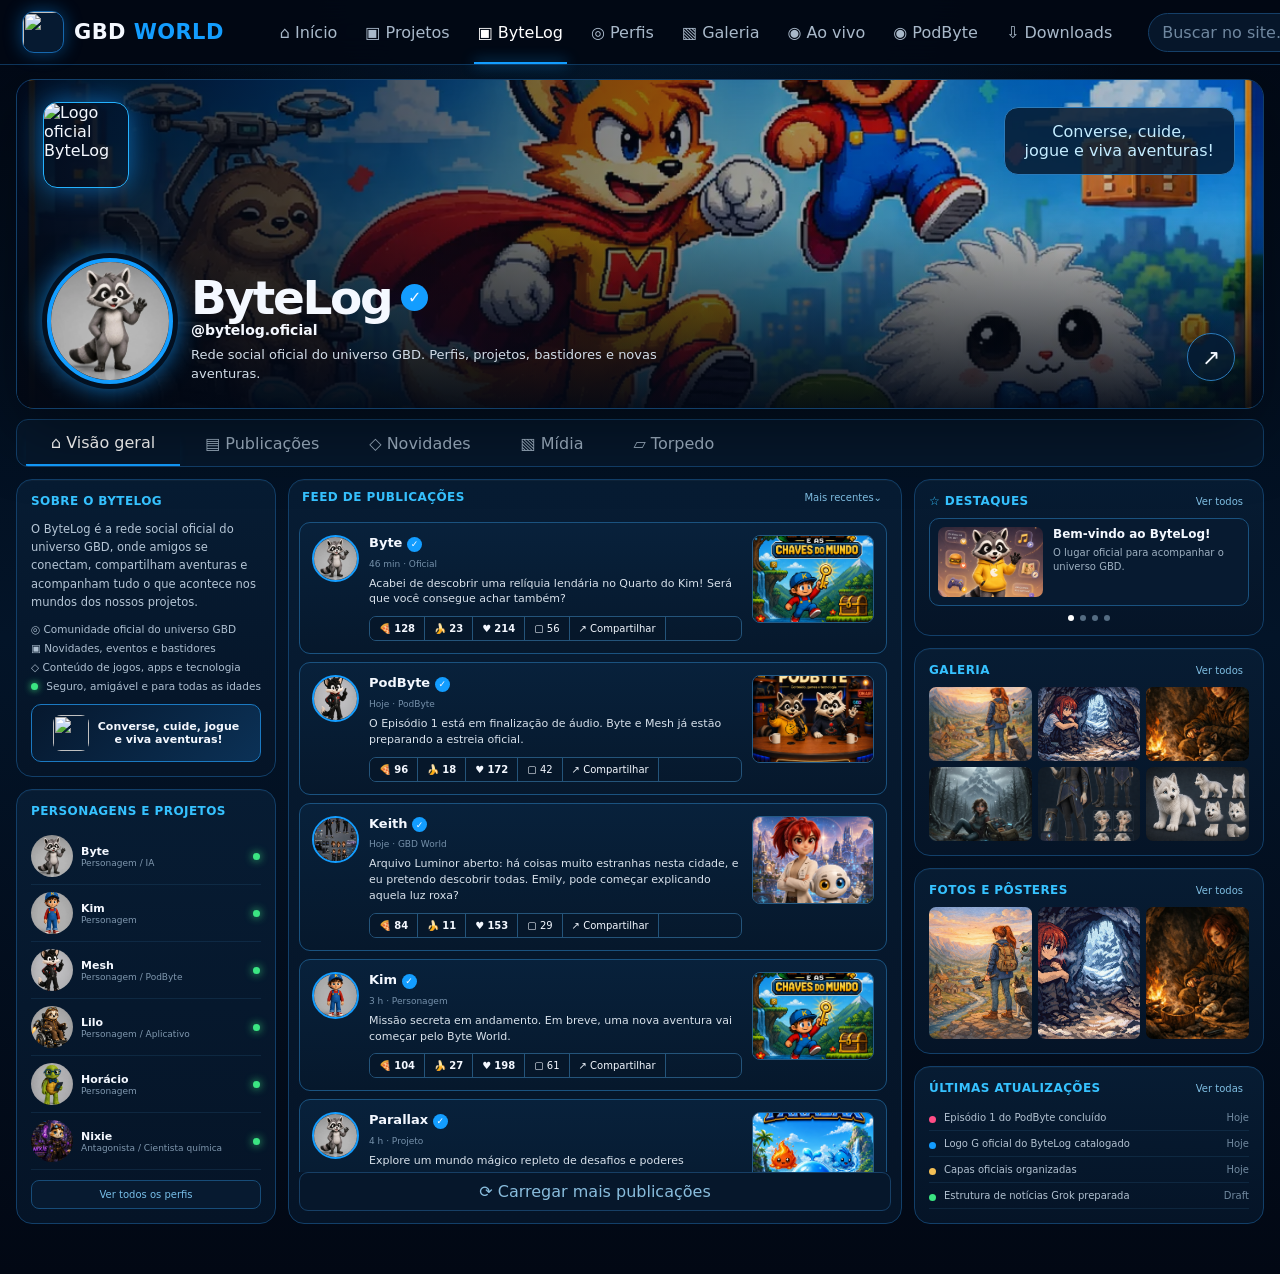
==== index.html @ 63b4e69e "Publica base do GBD World" ====
<!doctype html>
<html lang="pt-BR">
<head>
  <meta charset="utf-8">
  <meta name="viewport" content="width=device-width,initial-scale=1,viewport-fit=cover">
  <meta name="theme-color" content="#020814">
  <meta name="description" content="GBD World - ByteLog, personagens, games, aplicativos e PodByte.">
  <title>GBD World - ByteLog</title>
  <link rel="icon" href="assets/official/logos/bytelog-logo-g-oficial.png">
  <link rel="stylesheet" href="styles.css">
</head>
<body>
<header class="topbar">
  <div class="shell topbar__inner">
    <button class="brand" data-view="bytelog" aria-label="GBD World">
      <span class="brand__mark"><img src="assets/official/logos/gbd-studio-logo-oficial.png" alt=""></span>
      <strong>GBD <em>WORLD</em></strong>
    </button>
    <nav class="mainnav" aria-label="Navegação principal">
      <button data-view="home">⌂ Início</button>
      <button data-view="projects">▣ Projetos</button>
      <button class="active" data-view="bytelog">▣ ByteLog</button>
      <button data-view="profiles">◎ Perfis</button>
      <button data-view="gallery">▧ Galeria</button>
      <button data-view="live">◉ Ao vivo</button>
      <button data-view="podbyte">◉ PodByte</button>
      <button data-view="downloads">⇩ Downloads</button>
    </nav>
    <div class="topbar__actions">
      <button class="search" id="searchButton">Buscar no site... <span>⌕</span></button>
      <button class="icon-button" id="torpedoButton" title="Torpedo">◌</button>
    </div>
  </div>
</header>

<main>
<section class="view active" id="view-bytelog">
  <div class="shell page">
    <section class="network-cover">
      <img class="network-cover__bg" src="assets/web/universo-personagens-poster-oficial.webp" alt="">
      <div class="network-cover__shade"></div>
      <img class="network-cover__logo" src="assets/official/logos/bytelog-logo-g-oficial.png" alt="Logo oficial ByteLog">
      <div class="network-cover__identity">
        <img class="network-avatar" src="assets/web/byte-personagem-oficial.webp" alt="Byte">
        <div>
          <div class="network-title"><h1>ByteLog</h1><span>✓</span></div>
          <strong>@bytelog.oficial</strong>
          <p>Rede social oficial do universo GBD. Perfis, projetos, bastidores e novas aventuras.</p>
        </div>
      </div>
      <div class="cover-phrase">Converse, cuide,<br>jogue e viva aventuras!</div>
      <button class="cover-expand" data-open-image="assets/official/layout/layout-bytelog-oficial.png">↗</button>
    </section>

    <nav class="subnav">
      <button class="active">⌂ Visão geral</button>
      <button>▤ Publicações</button>
      <button>◇ Novidades</button>
      <button>▧ Mídia</button>
      <button id="torpedoTab">▱ Torpedo</button>
    </nav>

    <div class="bytelog-grid">
      <aside class="sidebar sidebar--left">
        <article class="panel about">
          <h2>Sobre o ByteLog</h2>
          <p>O ByteLog é a rede social oficial do universo GBD, onde amigos se conectam, compartilham aventuras e acompanham tudo o que acontece nos mundos dos nossos projetos.</p>
          <ul>
            <li>◎ Comunidade oficial do universo GBD</li>
            <li>▣ Novidades, eventos e bastidores</li>
            <li>◇ Conteúdo de jogos, apps e tecnologia</li>
            <li><span class="status-dot"></span> Seguro, amigável e para todas as idades</li>
          </ul>
          <button class="slogan-card" data-view="home">
            <img src="assets/official/logos/bytelog-logo-g-oficial.png" alt="">
            <b>Converse, cuide, jogue<br>e viva aventuras!</b>
          </button>
        </article>

        <article class="panel">
          <div class="panel-heading"><h2>Personagens e projetos</h2></div>
          <div id="leftEntities" class="entity-list"></div>
          <button class="panel-link" data-view="profiles">Ver todos os perfis</button>
        </article>
      </aside>

      <section class="feed-column">
        <div class="feed-heading"><h2>Feed de publicações</h2><button>Mais recentes⌄</button></div>
        <div class="feed-scroll" id="feed"></div>
        <button class="load-more" id="loadMore">⟳ Carregar mais publicações</button>
      </section>

      <aside class="sidebar sidebar--right">
        <article class="panel">
          <div class="panel-heading"><h2>☆ Destaques</h2><button>Ver todos</button></div>
          <button class="feature" data-profile="byte">
            <img src="assets/web/byte-app-poster-oficial.webp" alt="">
            <span><b>Bem-vindo ao ByteLog!</b><small>O lugar oficial para acompanhar o universo GBD.</small></span>
          </button>
          <div class="dots"><i class="active"></i><i></i><i></i><i></i></div>
        </article>

        <article class="panel">
          <div class="panel-heading"><h2>Galeria</h2><button data-view="gallery">Ver todos</button></div>
          <div class="side-gallery" id="sideGallery"></div>
        </article>

        <article class="panel">
          <div class="panel-heading"><h2>Fotos e pôsteres</h2><button data-view="gallery">Ver todos</button></div>
          <div class="poster-row" id="posterRow"></div>
        </article>

        <article class="panel">
          <div class="panel-heading"><h2>Últimas atualizações</h2><button>Ver todas</button></div>
          <div class="updates">
            <p><i class="pink"></i> Episódio 1 do PodByte concluído <time>Hoje</time></p>
            <p><i class="blue"></i> Logo G oficial do ByteLog catalogado <time>Hoje</time></p>
            <p><i class="gold"></i> Capas oficiais organizadas <time>Hoje</time></p>
            <p><i class="green"></i> Estrutura de notícias Grok preparada <time>Draft</time></p>
          </div>
        </article>
      </aside>
    </div>
  </div>
</section>

<section class="view" id="view-home">
  <div class="shell page">
    <section class="world-hero">
      <img src="assets/web/gbd-world-digital-oficial.webp" alt="GBD World">
      <div class="world-hero__overlay"></div>
      <div class="world-hero__copy">
        <span>GBD Studio apresenta</span>
        <h1>Um universo.<br>Infinitas histórias.</h1>
        <p>Jogos, aplicativos, personagens, música, tecnologia e histórias organizados em uma casa digital viva.</p>
        <div><button class="primary" data-view="projects">Explorar projetos</button><button data-view="bytelog">Abrir ByteLog</button></div>
      </div>
    </section>
    <div class="section-title"><div><small>Projetos em destaque</small><h2>Portais para cada mundo</h2></div></div>
    <div class="project-grid" id="homeProjects"></div>
  </div>
</section>

<section class="view" id="view-projects">
  <div class="shell page">
    <div class="section-title"><div><small>Biblioteca GBD</small><h1>Projetos</h1><p>Games, aplicativos, podcast e universos usando exclusivamente as capas oficiais.</p></div></div>
    <div class="project-grid project-grid--full" id="projectGrid"></div>
  </div>
</section>

<section class="view" id="view-project">
  <div class="shell page" id="projectMount"></div>
</section>

<section class="view" id="view-profiles">
  <div class="shell page">
    <div class="section-title"><div><small>ByteLog</small><h1>Perfis oficiais</h1><p>Cada perfil segue a mesma linguagem visual, com banner, avatar, gostos, habilidades, aparições e publicações.</p></div></div>
    <div class="profile-grid" id="profileGrid"></div>
  </div>
</section>

<section class="view" id="view-profile">
  <div class="shell page" id="profileMount"></div>
</section>

<section class="view" id="view-gallery">
  <div class="shell page">
    <div class="section-title"><div><small>Arquivo visual</small><h1>Artes e pôsteres oficiais</h1><p>As imagens abaixo são ativos oficiais e não devem ser redesenhadas.</p></div></div>
    <div class="gallery-grid" id="galleryGrid"></div>
  </div>
</section>

<section class="view" id="view-live">
  <div class="shell page">
    <div class="section-title"><div><small>Byte ao vivo</small><h1>O que o Byte está fazendo?</h1><p>Uma janela para a rotina do Byte. A cena muda a cada visita.</p></div></div>
    <section class="live-card">
      <div class="live-card__video"><video id="byteLiveVideo" autoplay muted loop playsinline></video><span class="live-badge"><i></i> AO VIVO</span></div>
      <div class="live-card__copy"><small id="byteLiveLabel">Rotina do Byte</small><h2 id="byteLiveTitle">Byte está por aqui</h2><p id="byteLiveDescription">Ele está aproveitando um momento tranquilo no quarto.</p><button class="primary" id="changeLiveScene">Ver outra cena</button><p class="live-note">As cenas públicas são selecionadas da biblioteca aprovada do Byte.</p></div>
    </section>
  </div>
</section>

<section class="view" id="view-podbyte">
  <div class="shell page">
    <section class="podbyte-hero">
      <img src="assets/web/podbyte-estudio-oficial.webp" alt="Estúdio PodByte">
      <div class="podbyte-hero__overlay"></div>
      <div><small>GBD Studio</small><h1>PodByte</h1><p>Conteúdo, games, tecnologia e histórias do universo GBD.</p></div>
    </section>
    <article class="episode-card">
      <img src="assets/web/podbyte-poster-oficial.webp" alt="PodByte">
      <div>
        <small>Temporada 1</small>
        <h2>Episódio 1</h2>
        <p>O Episódio 1 está em finalização de áudio. A versão visual está preservada e a estreia oficial será publicada quando as vozes de Byte e Mesh estiverem aprovadas.</p>
        <div class="episode-status">EM FINALIZAÇÃO DE ÁUDIO - EM BREVE</div>
      </div>
    </article>
    <section class="generation-errors">
      <div class="generation-errors__sign">GRAVAÇÃO <span>CAIU</span><b>GERAÇÃO</b></div>
      <div><small>Quadro do PodByte</small><h2>Erros de Geração</h2><p>Memes, takes estranhos, falhas inesperadas e cenas que a IA inventou no caminho. No PodByte, até os bugs viram parte do programa.</p></div>
      <button data-view="gallery">Ver clipes e bastidores</button>
    </section>
  </div>
</section>

<section class="view" id="view-downloads">
  <div class="shell page">
    <div class="section-title"><div><small>Distribuição</small><h1>Downloads</h1><p>Slots para APKs, versão, tamanho, notas e histórico.</p></div></div>
    <div class="download-list" id="downloadList"></div>
  </div>
</section>
</main>

<aside class="torpedo" id="torpedo">
  <header><img src="assets/web/torpedo-logo-oficial.webp" alt=""><div><b>Torpedo</b><small>Mensagens do ByteLog</small></div><button id="closeTorpedo">×</button></header>
  <div class="conversation"><img src="assets/web/byte-personagem-oficial.webp" alt=""><span><b>Byte</b><small>Preparando uma nova aventura...</small></span></div>
  <div class="conversation"><img src="assets/web/mesh-personagem-oficial.webp" alt=""><span><b>Mesh</b><small>O estúdio do PodByte está pronto.</small></span></div>
  <div class="torpedo-note">Interface estrutural. A conexão real fica para o Codex/Supabase.</div>
</aside>
<div class="backdrop" id="backdrop"></div>

<div class="image-modal" id="imageModal">
  <button id="closeImage">×</button>
  <img id="modalImage" alt="Arte oficial em destaque">
</div>

<div class="toast" id="toast"></div>
<script src="app.js"></script>
</body>
</html>
---- styles.css ----
:root{
  --bg:#020814;--bg2:#031428;--panel:#071a31;--panel2:#09213c;
  --line:#123f69;--line2:#1b5d91;--blue:#139dff;--cyan:#48dcff;
  --gold:#f3bf55;--pink:#ff4d86;--green:#3be582;--text:#f4f8ff;--muted:#93a8bd;
  --shadow:0 22px 70px rgba(0,0,0,.38);--r:16px
}
*{box-sizing:border-box}
html{scroll-behavior:smooth}
body{margin:0;min-height:100vh;color:var(--text);font-family:Inter,ui-sans-serif,system-ui,-apple-system,"Segoe UI",sans-serif;background:radial-gradient(circle at 50% -10%,rgba(19,157,255,.14),transparent 34%),linear-gradient(180deg,var(--bg),var(--bg2) 50%,var(--bg));}
button,input{font:inherit}
button{color:inherit}
img{display:block}
.shell{width:min(1450px,calc(100% - 32px));margin:auto}
.topbar{position:sticky;top:0;z-index:60;background:rgba(2,8,20,.94);border-bottom:1px solid #0e355a;backdrop-filter:blur(16px)}
.topbar__inner{min-height:64px;display:flex;align-items:center;gap:22px}
.brand{border:0;background:transparent;display:flex;align-items:center;gap:10px;cursor:pointer;white-space:nowrap}
.brand__mark{width:42px;height:42px;overflow:hidden;border-radius:12px;border:1px solid #1667ad;background:#061a31;display:grid;place-items:center;box-shadow:0 0 18px #0d84e477}
.brand__mark img{width:74px;height:74px;object-fit:cover}
.brand strong{font-size:21px;letter-spacing:.02em}.brand em{font-style:normal;color:var(--blue)}
.mainnav{display:flex;align-self:stretch;margin-left:14px}
.mainnav button{position:relative;border:0;background:transparent;color:#a9b9ca;padding:0 14px;cursor:pointer;white-space:nowrap}
.mainnav button:hover,.mainnav button.active{color:#fff}
.mainnav button.active:after{content:"";position:absolute;height:2px;left:10px;right:10px;bottom:0;background:var(--blue);box-shadow:0 0 14px var(--blue)}
.topbar__actions{margin-left:auto;display:flex;align-items:center;gap:8px}
.search{width:210px;text-align:left;border:1px solid #153f68;border-radius:999px;background:#06162a;color:#6f879f;padding:9px 13px;display:flex;justify-content:space-between;cursor:pointer}
.icon-button{width:40px;height:40px;border-radius:50%;border:1px solid #153f68;background:#06162a;cursor:pointer}
.page{padding:14px 0 50px}
.view{display:none;animation:appear .25s ease}.view.active{display:block}
@keyframes appear{from{opacity:.2;transform:translateY(5px)}to{opacity:1;transform:none}}
.network-cover{height:330px;position:relative;overflow:hidden;border:1px solid var(--line);border-radius:18px;background:#06182d;box-shadow:var(--shadow)}
.network-cover__bg{position:absolute;inset:0;width:100%;height:100%;object-fit:cover;object-position:center 48%;filter:saturate(1.05)}
.network-cover__shade{position:absolute;inset:0;background:linear-gradient(90deg,rgba(2,8,20,.94),rgba(2,8,20,.44) 53%,rgba(2,8,20,.15)),linear-gradient(0deg,rgba(2,8,20,.92),transparent 58%)}
.network-cover__logo{position:absolute;left:26px;top:22px;width:86px;height:86px;object-fit:cover;border-radius:14px;border:1px solid #25b2ff;box-shadow:0 0 28px #159cff99}
.network-cover__identity{position:absolute;left:30px;bottom:24px;display:flex;align-items:flex-end;gap:18px;z-index:3}
.network-avatar{width:126px;height:126px;border-radius:50%;object-fit:cover;background:#ddd;border:4px solid var(--blue);box-shadow:0 0 0 5px #031020,0 0 28px #149cff}
.network-title{display:flex;align-items:center;gap:10px}.network-title h1{font-size:47px;line-height:.95;letter-spacing:-.05em;margin:0}.network-title span{width:27px;height:27px;border-radius:50%;display:grid;place-items:center;background:var(--blue);font-weight:900}
.network-cover__identity strong{font-size:14px}.network-cover__identity p{max-width:470px;color:#d1dce7;font-size:13px;line-height:1.45;margin:7px 0 0}
.cover-phrase{position:absolute;right:28px;top:27px;padding:14px 20px;border-radius:14px;border:1px solid #2b7ab9;background:#061a31d9;color:#c4ecff;text-align:center}
.cover-expand{position:absolute;right:28px;bottom:27px;width:48px;height:48px;border-radius:50%;border:1px solid #2b7ab9;background:#061a31c9;font-size:22px;cursor:pointer}
.subnav{height:48px;margin-top:10px;border:1px solid var(--line);border-radius:12px;background:#06172b;display:flex;align-items:stretch;padding:0 9px;overflow:auto}
.subnav button{border:0;background:transparent;color:#9eb0c2;padding:0 25px;white-space:nowrap;cursor:pointer}
.subnav button.active{color:#fff;border-bottom:2px solid var(--blue);box-shadow:0 10px 20px -16px var(--blue)}
.bytelog-grid{display:grid;grid-template-columns:260px minmax(0,1fr) 350px;gap:12px;margin-top:12px}
.sidebar{display:grid;gap:12px;align-content:start}
.panel,.feed-column{border:1px solid var(--line);border-radius:var(--r);background:linear-gradient(180deg,#071c33,#051427);box-shadow:inset 0 1px #ffffff08}
.panel{padding:14px}
.panel h2,.feed-heading h2{font-size:12px;text-transform:uppercase;color:#36c2ff;letter-spacing:.035em;margin:0}
.panel-heading,.feed-heading{display:flex;align-items:center;justify-content:space-between;margin-bottom:10px}
.panel-heading button,.feed-heading button{border:0;background:transparent;color:#7fbee2;font-size:10px;cursor:pointer}
.about p{font-size:11.5px;line-height:1.6;color:#b5c5d5}
.about ul{list-style:none;padding:0;margin:12px 0;display:grid;gap:7px;color:#aebfd0;font-size:10.5px}
.status-dot{display:inline-block;width:7px;height:7px;border-radius:50%;background:var(--green);box-shadow:0 0 7px var(--green);margin-right:5px}
.slogan-card{width:100%;border:1px solid #1b79c1;border-radius:10px;background:linear-gradient(135deg,#06182e,#0b3156);padding:10px;display:flex;align-items:center;gap:9px;justify-content:center;cursor:pointer}
.slogan-card img{width:36px;height:36px;border-radius:8px}.slogan-card b{font-size:11px}
.entity-list{display:grid}.entity{display:grid;grid-template-columns:42px 1fr 8px;align-items:center;gap:8px;padding:7px 0;border-bottom:1px solid #28577d44;cursor:pointer}
.entity img{width:42px;height:42px;border-radius:50%;object-fit:cover;background:#ccc}
.entity b,.entity small{display:block}.entity b{font-size:11px}.entity small{font-size:9px;color:#7f97ae}.entity i{width:7px;height:7px;border-radius:50%;background:var(--green);box-shadow:0 0 8px var(--green)}
.panel-link{width:100%;margin-top:10px;border:1px solid #174c78;border-radius:8px;background:#071a30;color:#77bee8;padding:8px;cursor:pointer;font-size:10px}
.feed-column{padding:10px}
.feed-heading{padding:0 3px 8px}
.feed-scroll{height:650px;overflow-y:auto;padding-right:4px;scrollbar-color:#1b76b9 #061528}
.post{display:grid;grid-template-columns:47px minmax(0,1fr) 122px;gap:10px;padding:12px;margin-bottom:8px;border:1px solid #1a527f;border-radius:11px;background:linear-gradient(180deg,#08213b,#06182c)}
.post__avatar{width:47px;height:47px;border-radius:50%;object-fit:cover;background:#ccc;border:2px solid var(--blue)}
.post h3{font-size:13px;margin:0}.verified{display:inline-grid;width:15px;height:15px;border-radius:50%;place-items:center;background:var(--blue);font-size:9px}
.post time{font-size:9px;color:#7590aa}.post p{font-size:11px;line-height:1.45;margin:5px 0 9px;color:#d8e1eb}
.post__media{width:122px;height:88px;object-fit:cover;border-radius:8px;border:1px solid #245a85;cursor:pointer}
.reactions{display:flex;border:1px solid #24547a;border-radius:7px;overflow:auto}
.reactions button{border:0;border-right:1px solid #24547a;background:#06172a;padding:6px 9px;font-size:10px;white-space:nowrap;cursor:pointer}.reactions button.on{background:#0d3960;color:#fff}
.load-more{width:100%;border:1px solid #173f65;border-radius:9px;background:#06172b;color:#89bddd;padding:9px;cursor:pointer}
.feature{width:100%;display:grid;grid-template-columns:105px 1fr;gap:10px;text-align:left;border:1px solid #1a527f;background:#071a30;border-radius:10px;padding:8px;cursor:pointer}
.feature img{width:105px;height:70px;object-fit:cover;border-radius:7px}.feature b,.feature small{display:block}.feature b{font-size:12px}.feature small{color:#9eb0c1;font-size:10px;line-height:1.4;margin-top:5px}
.dots{display:flex;justify-content:center;gap:6px;margin-top:9px}.dots i{width:6px;height:6px;border-radius:50%;background:#546c82}.dots i.active{background:#fff}
.side-gallery{display:grid;grid-template-columns:repeat(3,1fr);gap:6px}.side-gallery img{width:100%;height:74px;object-fit:cover;border-radius:7px;cursor:pointer}
.poster-row{display:grid;grid-template-columns:repeat(3,1fr);gap:6px}.poster-row img{width:100%;height:132px;object-fit:cover;border-radius:7px;cursor:pointer}
.updates p{position:relative;margin:0;padding:7px 0 7px 15px;border-bottom:1px solid #28577d44;font-size:10px;color:#b2c1d0}.updates p i{position:absolute;left:0;top:11px;width:7px;height:7px;border-radius:50%}.updates time{float:right;color:#71899f}.pink{background:var(--pink)}.blue{background:var(--blue)}.gold{background:var(--gold)}.green{background:var(--green)}
.world-hero,.podbyte-hero{position:relative;min-height:490px;border:1px solid var(--line);border-radius:22px;overflow:hidden;box-shadow:var(--shadow)}
.world-hero>img,.podbyte-hero>img{position:absolute;inset:0;width:100%;height:100%;object-fit:cover}
.world-hero__overlay,.podbyte-hero__overlay{position:absolute;inset:0;background:linear-gradient(90deg,#020814ef,#0208148c 52%,#02081422),linear-gradient(0deg,#020814cc,transparent)}
.world-hero__copy,.podbyte-hero>div:last-child{position:relative;z-index:2;max-width:650px;padding:75px 55px}
.world-hero__copy span,.podbyte-hero small,.section-title small,.episode-card small{color:var(--cyan);font-size:11px;font-weight:900;letter-spacing:.14em;text-transform:uppercase}
.world-hero h1{font-size:70px;line-height:.95;letter-spacing:-.065em;margin:14px 0}.world-hero p{color:#b8c7d6;line-height:1.7}
.world-hero button,.primary{border:1px solid #245b86;border-radius:10px;background:#071a30;padding:11px 15px;margin-right:8px;cursor:pointer}.world-hero .primary,.primary{color:#031020;background:linear-gradient(135deg,var(--cyan),var(--blue));border:0;font-weight:800}
.section-title{display:flex;justify-content:space-between;align-items:end;padding:45px 0 20px}.section-title h1,.section-title h2{font-size:44px;letter-spacing:-.045em;margin:7px 0}.section-title p{color:var(--muted);margin:0}
.project-grid{display:grid;grid-template-columns:repeat(4,1fr);gap:12px}.project-grid--full{grid-template-columns:repeat(5,1fr)}
.project-card,.profile-card{overflow:hidden;border:1px solid var(--line);border-radius:15px;background:linear-gradient(180deg,#082039,#061427);cursor:pointer;transition:.2s}
.project-card:hover,.profile-card:hover{transform:translateY(-4px);border-color:#2579b7}
.project-card>img{width:100%;height:290px;object-fit:cover}.project-card__body,.profile-card__body{padding:14px}.project-card h3,.profile-card h3{font-size:16px;margin:9px 0 5px}.project-card p,.profile-card p{font-size:10.5px;line-height:1.5;color:#9fb1c3;margin:0}
.tag{display:inline-flex;padding:5px 7px;border-radius:999px;background:#0d355a;color:#69ccff;font-size:8px;font-weight:900;text-transform:uppercase}.progress{height:5px;border-radius:99px;background:#ffffff12;margin-top:12px;overflow:hidden}.progress i{display:block;height:100%;background:linear-gradient(90deg,var(--blue),var(--cyan))}
.profile-grid{display:grid;grid-template-columns:repeat(4,1fr);gap:12px}.profile-card>img{width:100%;height:250px;object-fit:contain;background:radial-gradient(circle,#123d64,#061323 65%)}
.project-detail__hero{position:relative;min-height:430px;border:1px solid var(--line);border-radius:20px;overflow:hidden;background:#06182d;box-shadow:var(--shadow)}.project-detail__hero>img{position:absolute;inset:0;width:100%;height:100%;object-fit:cover}.project-detail__shade{position:absolute;inset:0;background:linear-gradient(90deg,#020814f4,#02081492 56%,#02081422),linear-gradient(0deg,#020814dd,transparent 65%)}.project-detail__copy{position:relative;z-index:2;max-width:690px;padding:74px 52px}.project-detail__copy h1{font-size:58px;line-height:.95;letter-spacing:-.06em;margin:14px 0}.project-detail__copy p{max-width:580px;color:#c1d0de;line-height:1.65}.project-detail__status{width:min(360px,100%);margin-top:24px;color:#bfeaff;font-size:11px}.project-detail__status .progress{margin-top:8px}.project-detail__body{display:grid;grid-template-columns:1fr minmax(260px,.66fr);gap:12px;margin-top:12px}.project-detail__body small{color:var(--cyan);font-weight:900;letter-spacing:.12em;text-transform:uppercase;font-size:10px}.project-detail__body p{color:#b2c4d5;line-height:1.65;font-size:13px}.project-detail__official{margin:0;border:1px solid var(--line);border-radius:14px;overflow:hidden;background:#06172a}.project-detail__official img{width:100%;height:360px;object-fit:cover}.project-detail__official figcaption{padding:10px;color:#9fc4dd;font-size:10px}.project-detail__note{padding:12px;border-left:2px solid var(--cyan);background:#0a2641;color:#d0e6f6!important;font-size:11px!important}.project-detail__back{margin-top:15px;border:1px solid #205c8b;border-radius:9px;background:#0a2a48;padding:10px 13px;cursor:pointer}
.gallery-grid{display:grid;grid-template-columns:repeat(5,1fr);gap:12px}.gallery-grid figure{margin:0;border:1px solid var(--line);border-radius:14px;overflow:hidden;background:#06172a;cursor:pointer}.gallery-grid img{width:100%;height:330px;object-fit:cover}.gallery-grid figcaption{padding:10px;font-size:10px;color:#a5b7c9}
.profile-hero{min-height:360px;position:relative;border:1px solid var(--line);border-radius:20px;overflow:hidden}.profile-hero__cover{position:absolute;inset:0;width:100%;height:100%;object-fit:cover}.profile-hero__shade{position:absolute;inset:0;background:linear-gradient(90deg,#020814f2,#02081478 60%,#02081422),linear-gradient(0deg,#020814d9,transparent)}
.profile-hero__content{position:relative;z-index:2;display:grid;grid-template-columns:170px minmax(0,540px);align-items:center;gap:28px;padding:65px 45px}.profile-hero__avatar{width:170px;height:170px;border-radius:50%;object-fit:cover;background:#ccc;border:4px solid var(--blue);box-shadow:0 0 0 6px #031020,0 0 30px #149cff}.profile-hero h1{font-size:55px;letter-spacing:-.05em;margin:0}.profile-hero p{color:#c2cedb;line-height:1.6}.profile-tabs{margin-top:10px}.profile-body{display:grid;grid-template-columns:1fr 1fr 1.4fr;gap:12px;margin-top:12px}.facts{display:grid;gap:12px}.fact-card{border:1px solid var(--line);border-radius:14px;background:#071a30;padding:15px}.fact-card h2{font-size:12px;color:var(--cyan);text-transform:uppercase;margin:0 0 10px}.chips{display:flex;flex-wrap:wrap;gap:7px}.chips span{padding:7px 9px;border-radius:999px;background:#0b2e50;color:#bce9ff;font-size:10px}.appearance{display:flex;align-items:center;gap:9px;padding:9px;border-bottom:1px solid #28577d44}.appearance img{width:45px;height:55px;object-fit:cover;border-radius:7px}.appearance b,.appearance small{display:block}.appearance small{color:#849bb1;font-size:9px}
.podbyte-hero{min-height:410px}.podbyte-hero h1{font-size:70px;margin:10px 0}.podbyte-hero p{color:#bccbd9}.episode-card{display:grid;grid-template-columns:300px 1fr;gap:25px;border:1px solid var(--line);border-radius:18px;background:#071a30;padding:20px;margin-top:14px}.episode-card>img{width:300px;height:360px;object-fit:cover;border-radius:13px}.episode-card h2{font-size:38px;margin:7px 0}.episode-card p{color:#9fb2c5;line-height:1.65}.episode-card audio{width:100%;margin:15px 0}.episode-status{padding:12px;border:1px dashed #c58a36;color:#f3c76f;background:#2b210e;border-radius:8px;font-size:11px}
.live-card{display:grid;grid-template-columns:minmax(0,1.45fr) minmax(300px,.8fr);overflow:hidden;border:1px solid var(--line);border-radius:20px;background:linear-gradient(135deg,#071d36,#061321);box-shadow:var(--shadow)}.live-card__video{position:relative;min-height:510px;background:#020814}.live-card__video video{width:100%;height:100%;position:absolute;inset:0;object-fit:cover}.live-badge{position:absolute;top:18px;left:18px;display:inline-flex;gap:8px;align-items:center;padding:8px 11px;border:1px solid #ff6a91;background:#1e0b16dd;border-radius:999px;color:#fff;font-size:10px;font-weight:900;letter-spacing:.1em}.live-badge i{width:8px;height:8px;border-radius:50%;background:#ff3f71;box-shadow:0 0 10px #ff3f71}.live-card__copy{padding:46px 34px;align-self:center}.live-card__copy small{color:var(--cyan);font-weight:900;letter-spacing:.13em;text-transform:uppercase}.live-card__copy h2{font-size:42px;line-height:1;margin:12px 0}.live-card__copy p{color:#aabdd0;line-height:1.7}.live-note{font-size:11px;color:#7790a7!important;margin-top:22px}
.generation-errors{display:grid;grid-template-columns:210px 1fr auto;gap:22px;align-items:center;margin-top:14px;padding:22px;border:1px solid #70404d;border-radius:18px;background:linear-gradient(125deg,#291621,#09182b 58%,#1b0c1d);box-shadow:var(--shadow)}.generation-errors small{color:#ff9ab7;font-weight:900;letter-spacing:.13em;text-transform:uppercase}.generation-errors h2{font-size:28px;margin:6px 0}.generation-errors p{margin:0;color:#b8c3d0;line-height:1.6;font-size:12px}.generation-errors button{border:1px solid #a24867;border-radius:9px;background:#3b1426;color:#ffd7e5;padding:10px 13px;cursor:pointer;white-space:nowrap}.generation-errors__sign{position:relative;min-height:96px;display:grid;place-content:center;text-align:center;border:2px solid #ff547d;background:#140b12;color:#fff5f7;font-weight:950;font-size:17px;letter-spacing:.08em;transform:rotate(-2deg);box-shadow:inset 0 0 0 5px #4a1d2c}.generation-errors__sign:after{content:"";position:absolute;width:130%;height:2px;background:#ff527c;left:-15%;top:49%;transform:rotate(-11deg);box-shadow:0 0 8px #ff527c}.generation-errors__sign span{color:#ff6b91;font-size:11px;letter-spacing:.14em;text-decoration:line-through}.generation-errors__sign b{color:#6cd4ff;font-size:12px;letter-spacing:.16em}
.download-list{display:grid;gap:10px}.download-item{display:grid;grid-template-columns:64px 1fr auto;align-items:center;gap:15px;border:1px solid var(--line);border-radius:13px;background:#071a30;padding:14px}.download-item img{width:64px;height:64px;object-fit:cover;border-radius:12px}.download-item b,.download-item small{display:block}.download-item small{color:#879eb5}.download-item button{border:1px solid #205c8b;border-radius:9px;background:#0a2a48;padding:9px 12px;cursor:pointer}
.torpedo{position:fixed;right:15px;top:75px;width:min(390px,calc(100% - 30px));height:min(650px,calc(100vh - 90px));z-index:90;border:1px solid #267bbb;border-radius:18px;background:#061528;box-shadow:0 30px 90px #000a;display:none;overflow:hidden}.torpedo.open{display:block}.torpedo header{display:flex;align-items:center;gap:10px;padding:14px;border-bottom:1px solid var(--line)}.torpedo header img{width:42px;height:42px;border-radius:10px}.torpedo header b,.torpedo header small{display:block}.torpedo header small{color:#839bb2}.torpedo header button{margin-left:auto;border:0;background:transparent;font-size:24px;cursor:pointer}.conversation{display:flex;gap:10px;align-items:center;padding:12px;margin:8px;border-radius:11px;background:#0a2038}.conversation img{width:45px;height:45px;border-radius:50%;object-fit:cover}.conversation b,.conversation small{display:block}.conversation small{color:#8ca1b6}.torpedo-note{padding:15px;color:#7790a7;font-size:11px}
.backdrop{position:fixed;inset:0;background:#0009;z-index:80;display:none}.backdrop.open{display:block}
.image-modal{position:fixed;inset:0;z-index:110;background:#000e;display:none;place-items:center;padding:25px}.image-modal.open{display:grid}.image-modal img{max-width:94vw;max-height:90vh;border-radius:13px}.image-modal button{position:absolute;right:25px;top:18px;width:42px;height:42px;border:0;border-radius:50%;background:#ffffff18;font-size:24px;cursor:pointer}
.toast{position:fixed;z-index:130;left:50%;bottom:25px;transform:translate(-50%,20px);opacity:0;background:#0d355a;border:1px solid #2487ca;border-radius:999px;padding:10px 15px;transition:.2s}.toast.show{opacity:1;transform:translate(-50%,0)}
@media(max-width:1200px){.bytelog-grid{grid-template-columns:235px 1fr}.sidebar--right{display:none}.project-grid--full{grid-template-columns:repeat(4,1fr)}}
@media(max-width:900px){.mainnav{order:3;width:100%;height:44px;overflow:auto;margin:0}.topbar__inner{flex-wrap:wrap;gap:6px;padding-top:6px}.mainnav button{height:44px}.topbar__actions{display:none}.bytelog-grid{grid-template-columns:1fr}.sidebar--left{display:none}.project-grid,.project-grid--full,.profile-grid{grid-template-columns:repeat(2,1fr)}.gallery-grid{grid-template-columns:repeat(3,1fr)}.profile-body{grid-template-columns:1fr 1fr}.profile-body>section:last-child{grid-column:1/-1}.live-card{grid-template-columns:1fr}.live-card__video{min-height:430px}.generation-errors{grid-template-columns:1fr}.generation-errors button{width:100%}}
@media(max-width:620px){.shell{width:min(100% - 18px,1450px)}.network-cover{height:545px}.network-cover__bg{object-position:58% center}.network-cover__logo{width:64px;height:64px;left:13px;top:13px}.cover-phrase{right:12px;top:13px;font-size:11px;padding:9px}.network-cover__identity{left:18px;right:18px;bottom:20px;display:block}.network-avatar{width:100px;height:100px;margin-bottom:10px}.network-title h1{font-size:38px}.network-cover__identity p{font-size:11px}.cover-expand{bottom:20px;right:15px}.post{grid-template-columns:43px 1fr}.post__media{grid-column:2;width:100%;height:190px}.feed-scroll{height:auto}.project-grid,.project-grid--full,.profile-grid,.gallery-grid{grid-template-columns:1fr}.project-card>img{height:430px}.gallery-grid img{height:auto}.world-hero h1{font-size:48px}.world-hero__copy,.podbyte-hero>div:last-child{padding:48px 23px}.section-title h1,.section-title h2{font-size:37px}.profile-hero__content{grid-template-columns:1fr;padding:40px 22px}.profile-hero__avatar{width:125px;height:125px}.profile-hero h1{font-size:43px}.profile-body{grid-template-columns:1fr}.profile-body>section:last-child{grid-column:auto}.episode-card{grid-template-columns:1fr}.episode-card>img{width:100%;height:auto}.download-item{grid-template-columns:55px 1fr}.download-item button{grid-column:1/-1}}
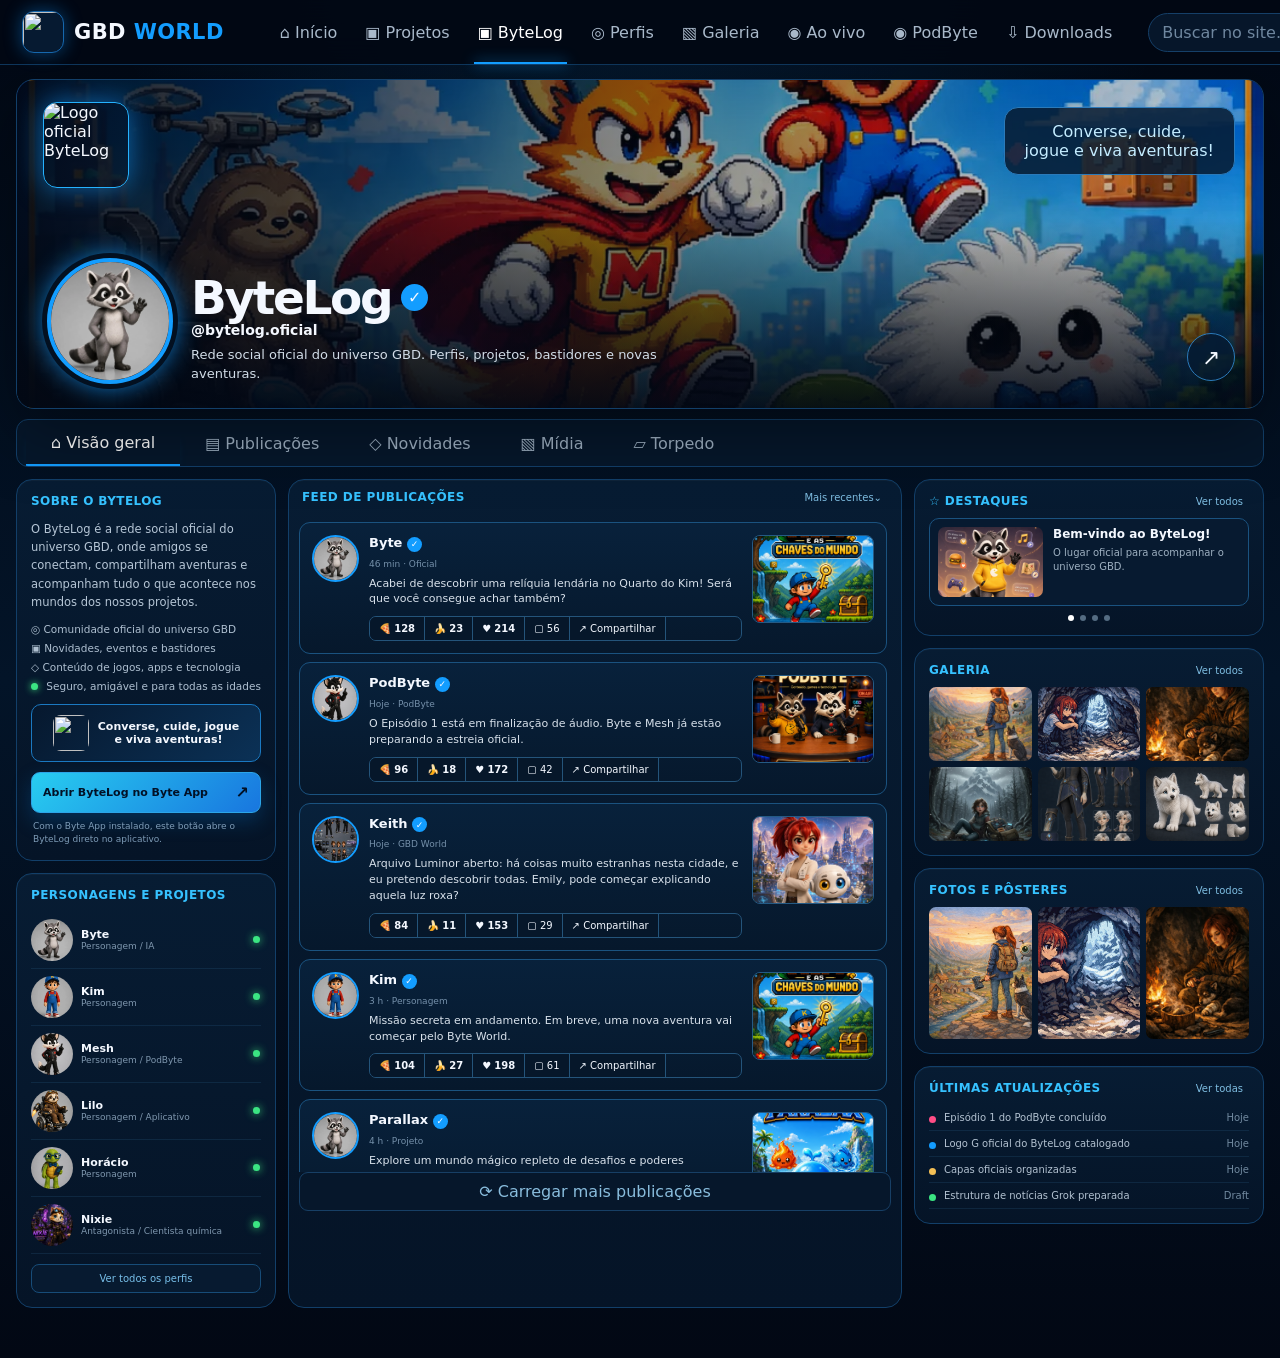
==== commit 48a61172: "Liga o site ao ByteLog pelo app" ====
--- a/index.html
+++ b/index.html
@@ -75,6 +75,8 @@
             <img src="assets/official/logos/bytelog-logo-g-oficial.png" alt="">
             <b>Converse, cuide, jogue<br>e viva aventuras!</b>
           </button>
+          <a class="open-byte-app" href="byte://bytelog" id="openByteApp">Abrir ByteLog no Byte App <span>↗</span></a>
+          <small class="open-byte-app__note">Com o Byte App instalado, este botão abre o ByteLog direto no aplicativo.</small>
         </article>
 
         <article class="panel">
--- a/styles.css
+++ b/styles.css
@@ -52,6 +52,7 @@
 .status-dot{display:inline-block;width:7px;height:7px;border-radius:50%;background:var(--green);box-shadow:0 0 7px var(--green);margin-right:5px}
 .slogan-card{width:100%;border:1px solid #1b79c1;border-radius:10px;background:linear-gradient(135deg,#06182e,#0b3156);padding:10px;display:flex;align-items:center;gap:9px;justify-content:center;cursor:pointer}
 .slogan-card img{width:36px;height:36px;border-radius:8px}.slogan-card b{font-size:11px}
+.open-byte-app{display:flex;align-items:center;justify-content:space-between;gap:10px;margin-top:10px;padding:10px 11px;border:1px solid #2ca5e8;border-radius:9px;background:linear-gradient(135deg,#28cdf0,#1876df);color:#021126;font-size:11px;font-weight:900;text-decoration:none;box-shadow:0 8px 20px #057cd842}.open-byte-app:hover{filter:brightness(1.08)}.open-byte-app span{font-size:16px}.open-byte-app__note{display:block;margin:7px 2px 0;color:#7e9cb7;font-size:9px;line-height:1.4}
 .entity-list{display:grid}.entity{display:grid;grid-template-columns:42px 1fr 8px;align-items:center;gap:8px;padding:7px 0;border-bottom:1px solid #28577d44;cursor:pointer}
 .entity img{width:42px;height:42px;border-radius:50%;object-fit:cover;background:#ccc}
 .entity b,.entity small{display:block}.entity b{font-size:11px}.entity small{font-size:9px;color:#7f97ae}.entity i{width:7px;height:7px;border-radius:50%;background:var(--green);box-shadow:0 0 8px var(--green)}
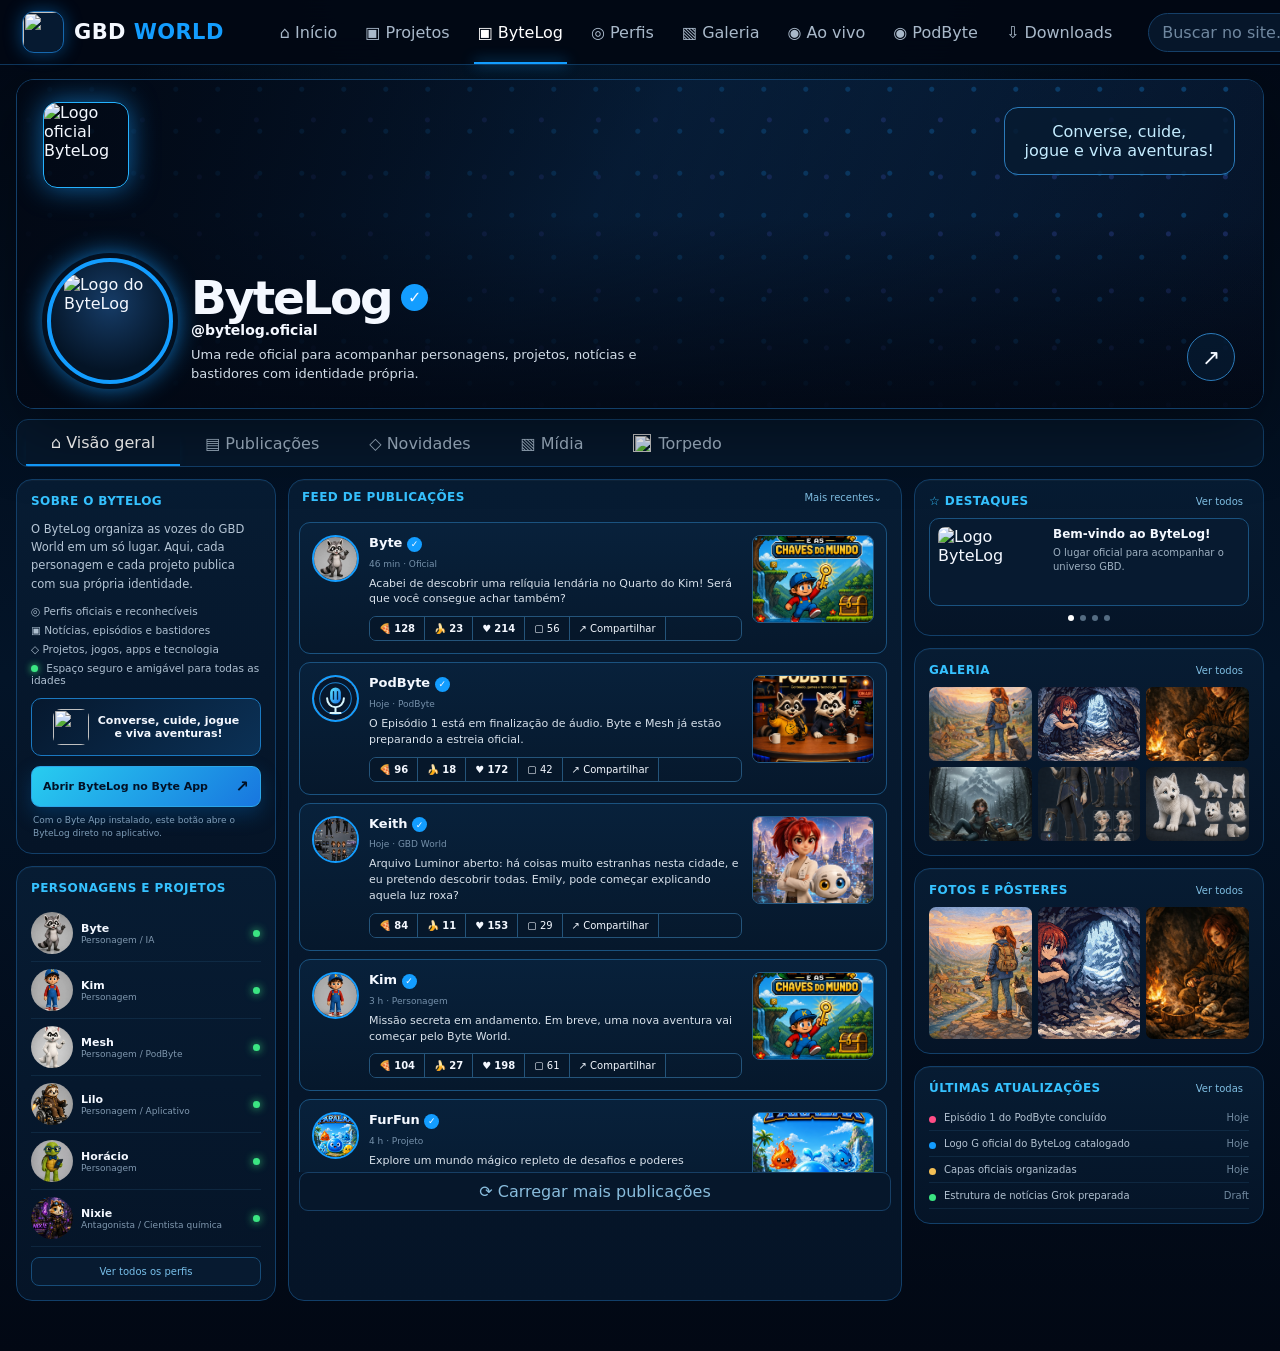
==== commit 18656a35: "Correct ByteLog identity and profile mapping" ====
--- a/index.html
+++ b/index.html
@@ -28,7 +28,9 @@
     </nav>
     <div class="topbar__actions">
       <button class="search" id="searchButton">Buscar no site... <span>⌕</span></button>
-      <button class="icon-button" id="torpedoButton" title="Torpedo">◌</button>
+      <button class="icon-button icon-button--torpedo" id="torpedoButton" title="Abrir Torpedo" aria-label="Abrir Torpedo">
+        <img src="assets/official/logos/torpedo-logo-oficial.png" alt="">
+      </button>
     </div>
   </div>
 </header>
@@ -37,15 +39,17 @@
 <section class="view active" id="view-bytelog">
   <div class="shell page">
     <section class="network-cover">
-      <img class="network-cover__bg" src="assets/web/universo-personagens-poster-oficial.webp" alt="">
+      <div class="network-cover__bg network-cover__bg--bytelog" aria-hidden="true"></div>
       <div class="network-cover__shade"></div>
       <img class="network-cover__logo" src="assets/official/logos/bytelog-logo-g-oficial.png" alt="Logo oficial ByteLog">
       <div class="network-cover__identity">
-        <img class="network-avatar" src="assets/web/byte-personagem-oficial.webp" alt="Byte">
+        <div class="network-avatar network-avatar--brand" aria-label="Logo do ByteLog">
+          <img src="assets/official/logos/bytelog-logo-g-oficial.png" alt="Logo do ByteLog">
+        </div>
         <div>
           <div class="network-title"><h1>ByteLog</h1><span>✓</span></div>
           <strong>@bytelog.oficial</strong>
-          <p>Rede social oficial do universo GBD. Perfis, projetos, bastidores e novas aventuras.</p>
+          <p>Uma rede oficial para acompanhar personagens, projetos, notícias e bastidores com identidade própria.</p>
         </div>
       </div>
       <div class="cover-phrase">Converse, cuide,<br>jogue e viva aventuras!</div>
@@ -57,19 +61,19 @@
       <button>▤ Publicações</button>
       <button>◇ Novidades</button>
       <button>▧ Mídia</button>
-      <button id="torpedoTab">▱ Torpedo</button>
+      <button id="torpedoTab" class="torpedo-tab"><img src="assets/official/logos/torpedo-logo-oficial.png" alt=""> Torpedo</button>
     </nav>
 
     <div class="bytelog-grid">
       <aside class="sidebar sidebar--left">
         <article class="panel about">
           <h2>Sobre o ByteLog</h2>
-          <p>O ByteLog é a rede social oficial do universo GBD, onde amigos se conectam, compartilham aventuras e acompanham tudo o que acontece nos mundos dos nossos projetos.</p>
+          <p>O ByteLog organiza as vozes do GBD World em um só lugar. Aqui, cada personagem e cada projeto publica com sua própria identidade.</p>
           <ul>
-            <li>◎ Comunidade oficial do universo GBD</li>
-            <li>▣ Novidades, eventos e bastidores</li>
-            <li>◇ Conteúdo de jogos, apps e tecnologia</li>
-            <li><span class="status-dot"></span> Seguro, amigável e para todas as idades</li>
+            <li>◎ Perfis oficiais e reconhecíveis</li>
+            <li>▣ Notícias, episódios e bastidores</li>
+            <li>◇ Projetos, jogos, apps e tecnologia</li>
+            <li><span class="status-dot"></span> Espaço seguro e amigável para todas as idades</li>
           </ul>
           <button class="slogan-card" data-view="home">
             <img src="assets/official/logos/bytelog-logo-g-oficial.png" alt="">
@@ -95,8 +99,8 @@
       <aside class="sidebar sidebar--right">
         <article class="panel">
           <div class="panel-heading"><h2>☆ Destaques</h2><button>Ver todos</button></div>
-          <button class="feature" data-profile="byte">
-            <img src="assets/web/byte-app-poster-oficial.webp" alt="">
+          <button class="feature" data-account="bytelog">
+            <img src="assets/official/logos/bytelog-logo-g-oficial.png" alt="Logo ByteLog">
             <span><b>Bem-vindo ao ByteLog!</b><small>O lugar oficial para acompanhar o universo GBD.</small></span>
           </button>
           <div class="dots"><i class="active"></i><i></i><i></i><i></i></div>
--- a/styles.css
+++ b/styles.css
@@ -33,6 +33,9 @@
 .network-cover__logo{position:absolute;left:26px;top:22px;width:86px;height:86px;object-fit:cover;border-radius:14px;border:1px solid #25b2ff;box-shadow:0 0 28px #159cff99}
 .network-cover__identity{position:absolute;left:30px;bottom:24px;display:flex;align-items:flex-end;gap:18px;z-index:3}
 .network-avatar{width:126px;height:126px;border-radius:50%;object-fit:cover;background:#ddd;border:4px solid var(--blue);box-shadow:0 0 0 5px #031020,0 0 28px #149cff}
+.network-avatar--brand{display:grid;place-items:center;background:radial-gradient(circle at 50% 35%,#163c67,#041426 70%);overflow:hidden}
+.network-avatar--brand img{width:78%;height:78%;object-fit:contain}
+.network-cover__bg--bytelog{background:radial-gradient(circle at 78% 22%,#168ee966 0 2px,transparent 3px),radial-gradient(circle at 20% 70%,#3f59c866 0 2px,transparent 3px),linear-gradient(125deg,#031326 0%,#0a2c51 45%,#061226 100%);background-size:42px 42px,57px 57px,auto;filter:none}
 .network-title{display:flex;align-items:center;gap:10px}.network-title h1{font-size:47px;line-height:.95;letter-spacing:-.05em;margin:0}.network-title span{width:27px;height:27px;border-radius:50%;display:grid;place-items:center;background:var(--blue);font-weight:900}
 .network-cover__identity strong{font-size:14px}.network-cover__identity p{max-width:470px;color:#d1dce7;font-size:13px;line-height:1.45;margin:7px 0 0}
 .cover-phrase{position:absolute;right:28px;top:27px;padding:14px 20px;border-radius:14px;border:1px solid #2b7ab9;background:#061a31d9;color:#c4ecff;text-align:center}
@@ -97,6 +100,7 @@
 .generation-errors{display:grid;grid-template-columns:210px 1fr auto;gap:22px;align-items:center;margin-top:14px;padding:22px;border:1px solid #70404d;border-radius:18px;background:linear-gradient(125deg,#291621,#09182b 58%,#1b0c1d);box-shadow:var(--shadow)}.generation-errors small{color:#ff9ab7;font-weight:900;letter-spacing:.13em;text-transform:uppercase}.generation-errors h2{font-size:28px;margin:6px 0}.generation-errors p{margin:0;color:#b8c3d0;line-height:1.6;font-size:12px}.generation-errors button{border:1px solid #a24867;border-radius:9px;background:#3b1426;color:#ffd7e5;padding:10px 13px;cursor:pointer;white-space:nowrap}.generation-errors__sign{position:relative;min-height:96px;display:grid;place-content:center;text-align:center;border:2px solid #ff547d;background:#140b12;color:#fff5f7;font-weight:950;font-size:17px;letter-spacing:.08em;transform:rotate(-2deg);box-shadow:inset 0 0 0 5px #4a1d2c}.generation-errors__sign:after{content:"";position:absolute;width:130%;height:2px;background:#ff527c;left:-15%;top:49%;transform:rotate(-11deg);box-shadow:0 0 8px #ff527c}.generation-errors__sign span{color:#ff6b91;font-size:11px;letter-spacing:.14em;text-decoration:line-through}.generation-errors__sign b{color:#6cd4ff;font-size:12px;letter-spacing:.16em}
 .download-list{display:grid;gap:10px}.download-item{display:grid;grid-template-columns:64px 1fr auto;align-items:center;gap:15px;border:1px solid var(--line);border-radius:13px;background:#071a30;padding:14px}.download-item img{width:64px;height:64px;object-fit:cover;border-radius:12px}.download-item b,.download-item small{display:block}.download-item small{color:#879eb5}.download-item button{border:1px solid #205c8b;border-radius:9px;background:#0a2a48;padding:9px 12px;cursor:pointer}
 .torpedo{position:fixed;right:15px;top:75px;width:min(390px,calc(100% - 30px));height:min(650px,calc(100vh - 90px));z-index:90;border:1px solid #267bbb;border-radius:18px;background:#061528;box-shadow:0 30px 90px #000a;display:none;overflow:hidden}.torpedo.open{display:block}.torpedo header{display:flex;align-items:center;gap:10px;padding:14px;border-bottom:1px solid var(--line)}.torpedo header img{width:42px;height:42px;border-radius:10px}.torpedo header b,.torpedo header small{display:block}.torpedo header small{color:#839bb2}.torpedo header button{margin-left:auto;border:0;background:transparent;font-size:24px;cursor:pointer}.conversation{display:flex;gap:10px;align-items:center;padding:12px;margin:8px;border-radius:11px;background:#0a2038}.conversation img{width:45px;height:45px;border-radius:50%;object-fit:cover}.conversation b,.conversation small{display:block}.conversation small{color:#8ca1b6}.torpedo-note{padding:15px;color:#7790a7;font-size:11px}
+.icon-button--torpedo{display:grid;place-items:center;padding:0}.icon-button--torpedo img{width:23px;height:23px;object-fit:contain}.torpedo-tab{display:inline-flex!important;align-items:center;gap:7px}.torpedo-tab img{width:18px;height:18px;object-fit:contain}
 .backdrop{position:fixed;inset:0;background:#0009;z-index:80;display:none}.backdrop.open{display:block}
 .image-modal{position:fixed;inset:0;z-index:110;background:#000e;display:none;place-items:center;padding:25px}.image-modal.open{display:grid}.image-modal img{max-width:94vw;max-height:90vh;border-radius:13px}.image-modal button{position:absolute;right:25px;top:18px;width:42px;height:42px;border:0;border-radius:50%;background:#ffffff18;font-size:24px;cursor:pointer}
 .toast{position:fixed;z-index:130;left:50%;bottom:25px;transform:translate(-50%,20px);opacity:0;background:#0d355a;border:1px solid #2487ca;border-radius:999px;padding:10px 15px;transition:.2s}.toast.show{opacity:1;transform:translate(-50%,0)}
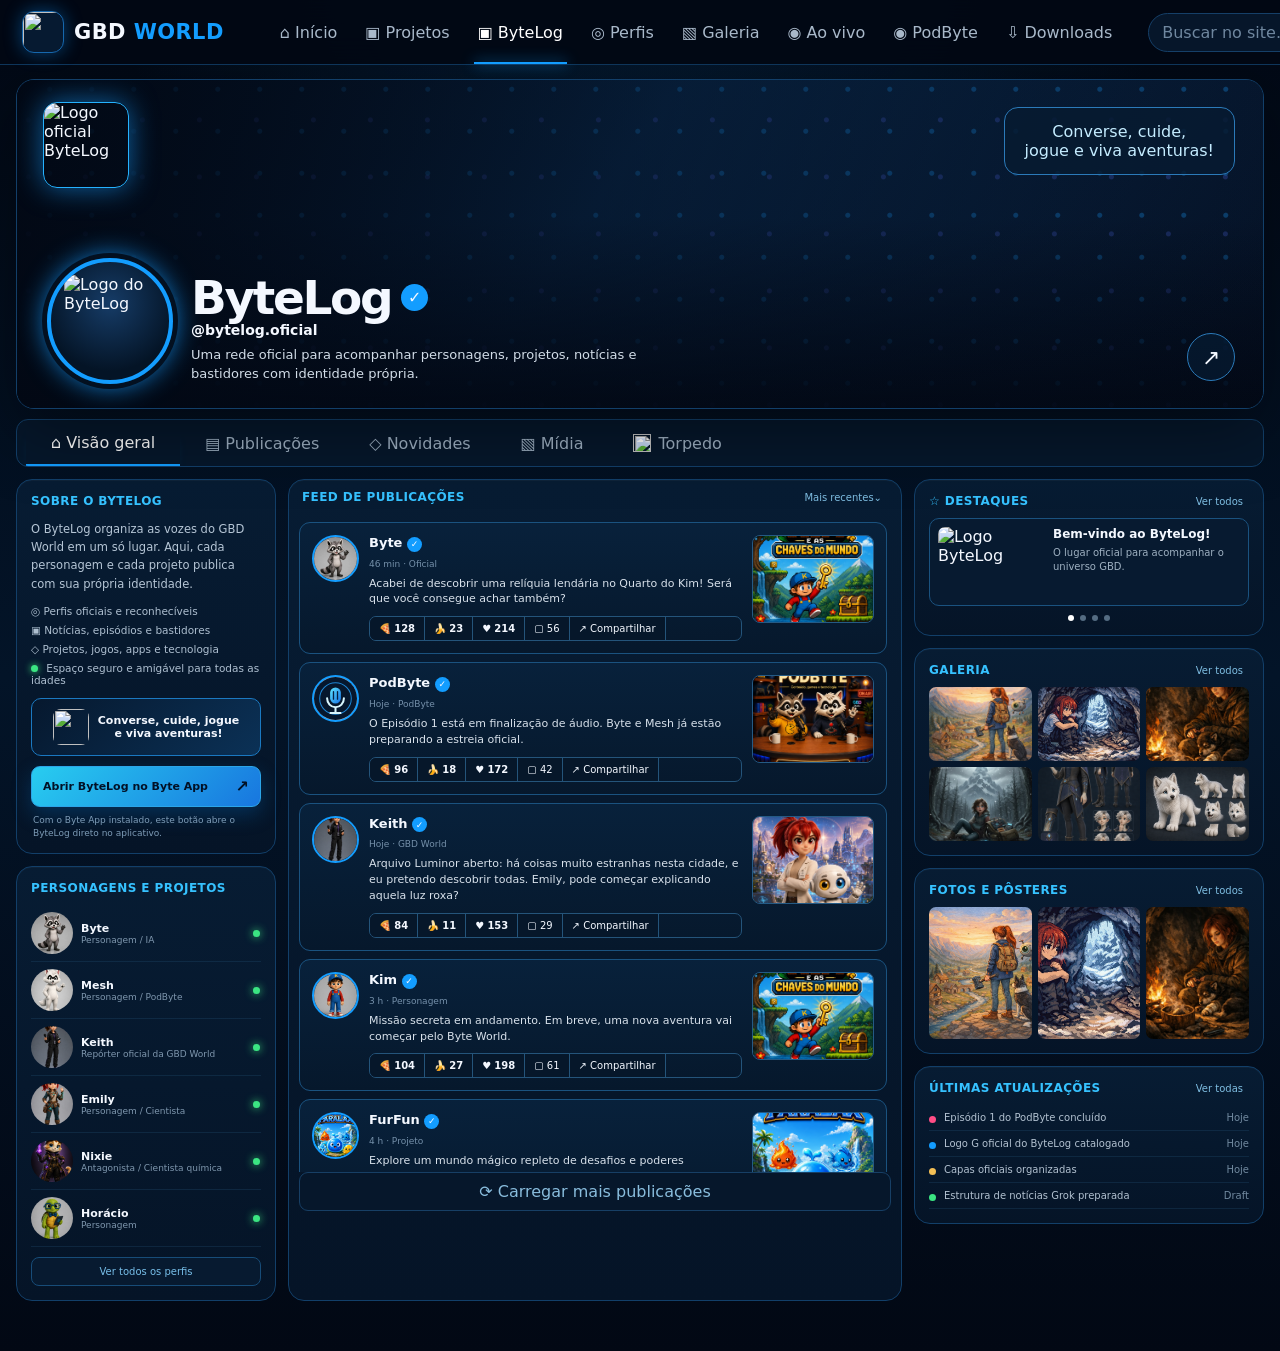
==== commit 74c419bc: "Keep Byte Live as a single camera feed" ====
--- a/index.html
+++ b/index.html
@@ -181,7 +181,7 @@
     <div class="section-title"><div><small>Byte ao vivo</small><h1>O que o Byte está fazendo?</h1><p>Uma janela para a rotina do Byte. A cena muda a cada visita.</p></div></div>
     <section class="live-card">
       <div class="live-card__video"><video id="byteLiveVideo" autoplay muted loop playsinline></video><span class="live-badge"><i></i> AO VIVO</span></div>
-      <div class="live-card__copy"><small id="byteLiveLabel">Rotina do Byte</small><h2 id="byteLiveTitle">Byte está por aqui</h2><p id="byteLiveDescription">Ele está aproveitando um momento tranquilo no quarto.</p><button class="primary" id="changeLiveScene">Ver outra cena</button><p class="live-note">As cenas públicas são selecionadas da biblioteca aprovada do Byte.</p></div>
+      <div class="live-card__copy"><small id="byteLiveLabel">Rotina do Byte</small><h2 id="byteLiveTitle">Byte está por aqui</h2><p id="byteLiveDescription">Ele está aproveitando um momento tranquilo no quarto.</p><p class="live-note">A câmera mostra um momento aleatório da rotina do Byte a cada nova visita.</p></div>
     </section>
   </div>
 </section>
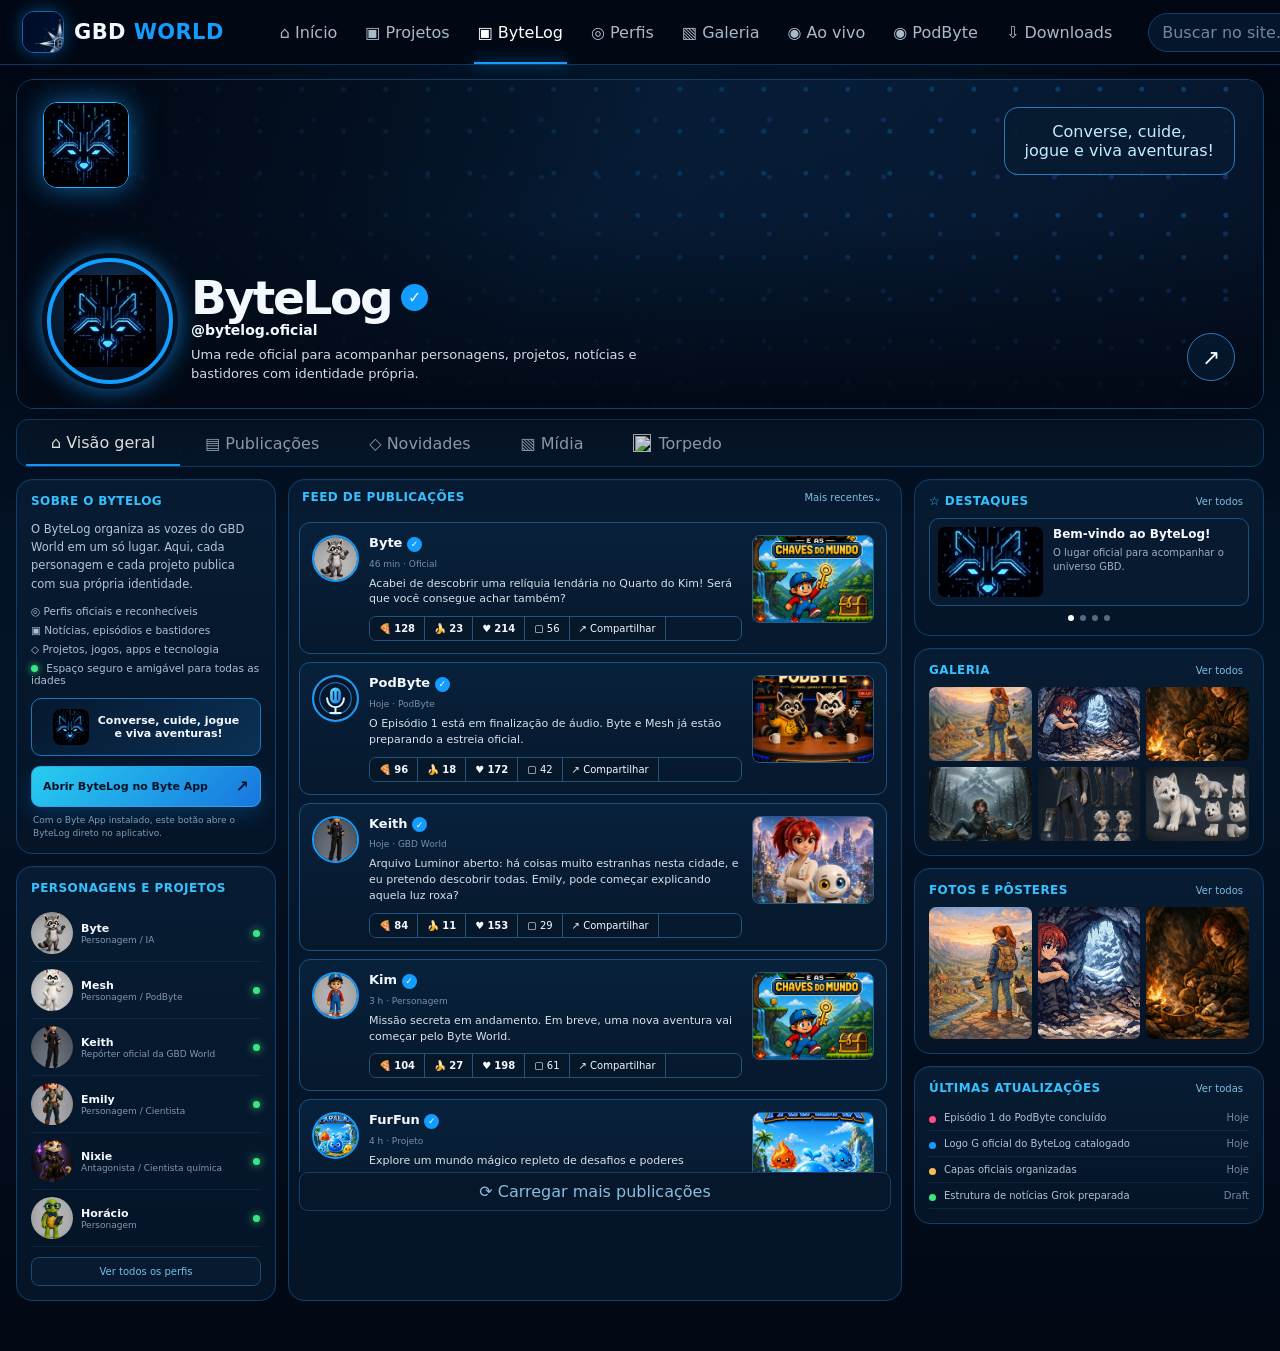
==== commit 6d96f674: "Add Byte Live multi-camera view with Mimo" ====
--- a/index.html
+++ b/index.html
@@ -178,10 +178,14 @@
 
 <section class="view" id="view-live">
   <div class="shell page">
-    <div class="section-title"><div><small>Byte ao vivo</small><h1>O que o Byte está fazendo?</h1><p>Uma janela para a rotina do Byte. A cena muda a cada visita.</p></div></div>
+    <div class="section-title"><div><small>Byte ao vivo</small><h1>O que o Byte está fazendo?</h1><p>Uma câmera ligada à rotina semanal do Byte, no horário de São Paulo.</p></div></div>
     <section class="live-card">
-      <div class="live-card__video"><video id="byteLiveVideo" autoplay muted loop playsinline></video><span class="live-badge"><i></i> AO VIVO</span></div>
-      <div class="live-card__copy"><small id="byteLiveLabel">Rotina do Byte</small><h2 id="byteLiveTitle">Byte está por aqui</h2><p id="byteLiveDescription">Ele está aproveitando um momento tranquilo no quarto.</p><p class="live-note">A câmera mostra um momento aleatório da rotina do Byte a cada nova visita.</p></div>
+      <div class="live-card__video live-cameras" id="liveCameras">
+        <article class="live-camera live-camera--active" data-camera="sala"><video id="byteLiveVideo" autoplay muted loop playsinline></video><img class="camera-empty-room" src="assets/live/camera-room-empty.png" alt="Sala vazia"><span class="camera-label">CAM 01 · Sala</span><span class="live-badge"><i></i> AO VIVO</span></article>
+        <article class="live-camera" data-camera="estudio"><img class="camera-empty-room" src="assets/live/camera-studio-empty.png" alt="Estúdio vazio"><span class="camera-label">CAM 02 · Estúdio</span><span class="camera-status">Sem movimentação</span></article>
+        <article class="live-camera" data-camera="quarto"><img class="camera-empty-room" src="assets/live/camera-room-empty.png" alt="Quarto vazio"><img class="camera-mimo" id="cameraMimo" src="assets/live/mimo-camera.png" alt="Mimo"><span class="camera-label">CAM 03 · Quarto</span><span class="camera-status">Sinal estável</span></article>
+      </div>
+      <div class="live-card__copy"><small id="byteLiveLabel">Rotina do Byte</small><h2 id="byteLiveTitle">Byte está por aqui</h2><p id="byteLiveDescription">Ele está aproveitando um momento tranquilo no quarto.</p><p class="live-note" id="byteLiveSchedule">Agenda local sincronizada com São Paulo.</p></div>
     </section>
   </div>
 </section>
--- a/styles.css
+++ b/styles.css
@@ -96,7 +96,8 @@
 .profile-hero{min-height:360px;position:relative;border:1px solid var(--line);border-radius:20px;overflow:hidden}.profile-hero__cover{position:absolute;inset:0;width:100%;height:100%;object-fit:cover}.profile-hero__shade{position:absolute;inset:0;background:linear-gradient(90deg,#020814f2,#02081478 60%,#02081422),linear-gradient(0deg,#020814d9,transparent)}
 .profile-hero__content{position:relative;z-index:2;display:grid;grid-template-columns:170px minmax(0,540px);align-items:center;gap:28px;padding:65px 45px}.profile-hero__avatar{width:170px;height:170px;border-radius:50%;object-fit:cover;background:#ccc;border:4px solid var(--blue);box-shadow:0 0 0 6px #031020,0 0 30px #149cff}.profile-hero h1{font-size:55px;letter-spacing:-.05em;margin:0}.profile-hero p{color:#c2cedb;line-height:1.6}.profile-tabs{margin-top:10px}.profile-body{display:grid;grid-template-columns:1fr 1fr 1.4fr;gap:12px;margin-top:12px}.facts{display:grid;gap:12px}.fact-card{border:1px solid var(--line);border-radius:14px;background:#071a30;padding:15px}.fact-card h2{font-size:12px;color:var(--cyan);text-transform:uppercase;margin:0 0 10px}.chips{display:flex;flex-wrap:wrap;gap:7px}.chips span{padding:7px 9px;border-radius:999px;background:#0b2e50;color:#bce9ff;font-size:10px}.appearance{display:flex;align-items:center;gap:9px;padding:9px;border-bottom:1px solid #28577d44}.appearance img{width:45px;height:55px;object-fit:cover;border-radius:7px}.appearance b,.appearance small{display:block}.appearance small{color:#849bb1;font-size:9px}
 .podbyte-hero{min-height:410px}.podbyte-hero h1{font-size:70px;margin:10px 0}.podbyte-hero p{color:#bccbd9}.episode-card{display:grid;grid-template-columns:300px 1fr;gap:25px;border:1px solid var(--line);border-radius:18px;background:#071a30;padding:20px;margin-top:14px}.episode-card>img{width:300px;height:360px;object-fit:cover;border-radius:13px}.episode-card h2{font-size:38px;margin:7px 0}.episode-card p{color:#9fb2c5;line-height:1.65}.episode-card audio{width:100%;margin:15px 0}.episode-status{padding:12px;border:1px dashed #c58a36;color:#f3c76f;background:#2b210e;border-radius:8px;font-size:11px}
-.live-card{display:grid;grid-template-columns:minmax(0,1.45fr) minmax(300px,.8fr);overflow:hidden;border:1px solid var(--line);border-radius:20px;background:linear-gradient(135deg,#071d36,#061321);box-shadow:var(--shadow)}.live-card__video{position:relative;min-height:510px;background:#020814}.live-card__video video{width:100%;height:100%;position:absolute;inset:0;object-fit:cover}.live-badge{position:absolute;top:18px;left:18px;display:inline-flex;gap:8px;align-items:center;padding:8px 11px;border:1px solid #ff6a91;background:#1e0b16dd;border-radius:999px;color:#fff;font-size:10px;font-weight:900;letter-spacing:.1em}.live-badge i{width:8px;height:8px;border-radius:50%;background:#ff3f71;box-shadow:0 0 10px #ff3f71}.live-card__copy{padding:46px 34px;align-self:center}.live-card__copy small{color:var(--cyan);font-weight:900;letter-spacing:.13em;text-transform:uppercase}.live-card__copy h2{font-size:42px;line-height:1;margin:12px 0}.live-card__copy p{color:#aabdd0;line-height:1.7}.live-note{font-size:11px;color:#7790a7!important;margin-top:22px}
+.live-card{display:grid;grid-template-columns:minmax(0,1.45fr) minmax(300px,.8fr);overflow:hidden;border:1px solid var(--line);border-radius:20px;background:linear-gradient(135deg,#071d36,#061321);box-shadow:var(--shadow)}.live-card__video{position:relative;min-height:510px;background:#020814}.live-cameras{display:grid;grid-template-columns:1.3fr 1fr;grid-template-rows:1fr 1fr;gap:4px;padding:4px}.live-camera{position:relative;overflow:hidden;background:#020814;min-height:0;border:1px solid #163754}.live-camera--active{grid-row:1/3}.live-camera video,.camera-empty-room{width:100%;height:100%;position:absolute;inset:0;object-fit:cover}.live-camera--active .camera-empty-room{display:none}.camera-label,.camera-status{position:absolute;z-index:2;left:10px;font-size:10px;font-weight:900;letter-spacing:.1em;text-transform:uppercase}.camera-label{top:10px;color:#dff8ff;text-shadow:0 1px 3px #000}.camera-status{bottom:10px;color:#83a7bf;background:#061424cc;padding:5px 7px;border-radius:6px}.live-camera:after{content:"";position:absolute;inset:0;pointer-events:none;background:repeating-linear-gradient(0deg,#ffffff08 0 1px,transparent 1px 4px)}.camera-mimo{display:none;position:absolute;z-index:2;width:28%;height:auto;right:8%;bottom:5%;filter:drop-shadow(0 6px 4px #0008)}.live-camera--mimo .camera-mimo{display:block}.live-badge{position:absolute;z-index:3;top:18px;left:18px;display:inline-flex;gap:8px;align-items:center;padding:8px 11px;border:1px solid #ff6a91;background:#1e0b16dd;border-radius:999px;color:#fff;font-size:10px;font-weight:900;letter-spacing:.1em}.live-badge i{width:8px;height:8px;border-radius:50%;background:#ff3f71;box-shadow:0 0 10px #ff3f71}.live-card__copy{padding:46px 34px;align-self:center}.live-card__copy small{color:var(--cyan);font-weight:900;letter-spacing:.13em;text-transform:uppercase}.live-card__copy h2{font-size:42px;line-height:1;margin:12px 0}.live-card__copy p{color:#aabdd0;line-height:1.7}.live-note{font-size:11px;color:#7790a7!important;margin-top:22px}
+.live-empty{position:absolute;inset:0;display:flex;flex-direction:column;align-items:center;justify-content:center;gap:10px;background:radial-gradient(circle at 50% 38%,#123d5e 0,#071d36 36%,#020814 82%);color:#deedff;text-align:center}.live-empty:before{content:"";position:absolute;width:48%;height:34%;border:2px solid #2a628a;border-radius:8px;box-shadow:0 0 0 18px #071a2b,0 28px 0 -15px #0b2d47}.live-empty>*{position:relative}.live-empty span{font-size:10px;letter-spacing:.18em;color:#7ee6ff}.live-empty b{font-size:24px}.live-empty small{font-size:11px;color:#98b6ce}.live-empty[hidden]{display:none}
 .generation-errors{display:grid;grid-template-columns:210px 1fr auto;gap:22px;align-items:center;margin-top:14px;padding:22px;border:1px solid #70404d;border-radius:18px;background:linear-gradient(125deg,#291621,#09182b 58%,#1b0c1d);box-shadow:var(--shadow)}.generation-errors small{color:#ff9ab7;font-weight:900;letter-spacing:.13em;text-transform:uppercase}.generation-errors h2{font-size:28px;margin:6px 0}.generation-errors p{margin:0;color:#b8c3d0;line-height:1.6;font-size:12px}.generation-errors button{border:1px solid #a24867;border-radius:9px;background:#3b1426;color:#ffd7e5;padding:10px 13px;cursor:pointer;white-space:nowrap}.generation-errors__sign{position:relative;min-height:96px;display:grid;place-content:center;text-align:center;border:2px solid #ff547d;background:#140b12;color:#fff5f7;font-weight:950;font-size:17px;letter-spacing:.08em;transform:rotate(-2deg);box-shadow:inset 0 0 0 5px #4a1d2c}.generation-errors__sign:after{content:"";position:absolute;width:130%;height:2px;background:#ff527c;left:-15%;top:49%;transform:rotate(-11deg);box-shadow:0 0 8px #ff527c}.generation-errors__sign span{color:#ff6b91;font-size:11px;letter-spacing:.14em;text-decoration:line-through}.generation-errors__sign b{color:#6cd4ff;font-size:12px;letter-spacing:.16em}
 .download-list{display:grid;gap:10px}.download-item{display:grid;grid-template-columns:64px 1fr auto;align-items:center;gap:15px;border:1px solid var(--line);border-radius:13px;background:#071a30;padding:14px}.download-item img{width:64px;height:64px;object-fit:cover;border-radius:12px}.download-item b,.download-item small{display:block}.download-item small{color:#879eb5}.download-item button{border:1px solid #205c8b;border-radius:9px;background:#0a2a48;padding:9px 12px;cursor:pointer}
 .torpedo{position:fixed;right:15px;top:75px;width:min(390px,calc(100% - 30px));height:min(650px,calc(100vh - 90px));z-index:90;border:1px solid #267bbb;border-radius:18px;background:#061528;box-shadow:0 30px 90px #000a;display:none;overflow:hidden}.torpedo.open{display:block}.torpedo header{display:flex;align-items:center;gap:10px;padding:14px;border-bottom:1px solid var(--line)}.torpedo header img{width:42px;height:42px;border-radius:10px}.torpedo header b,.torpedo header small{display:block}.torpedo header small{color:#839bb2}.torpedo header button{margin-left:auto;border:0;background:transparent;font-size:24px;cursor:pointer}.conversation{display:flex;gap:10px;align-items:center;padding:12px;margin:8px;border-radius:11px;background:#0a2038}.conversation img{width:45px;height:45px;border-radius:50%;object-fit:cover}.conversation b,.conversation small{display:block}.conversation small{color:#8ca1b6}.torpedo-note{padding:15px;color:#7790a7;font-size:11px}
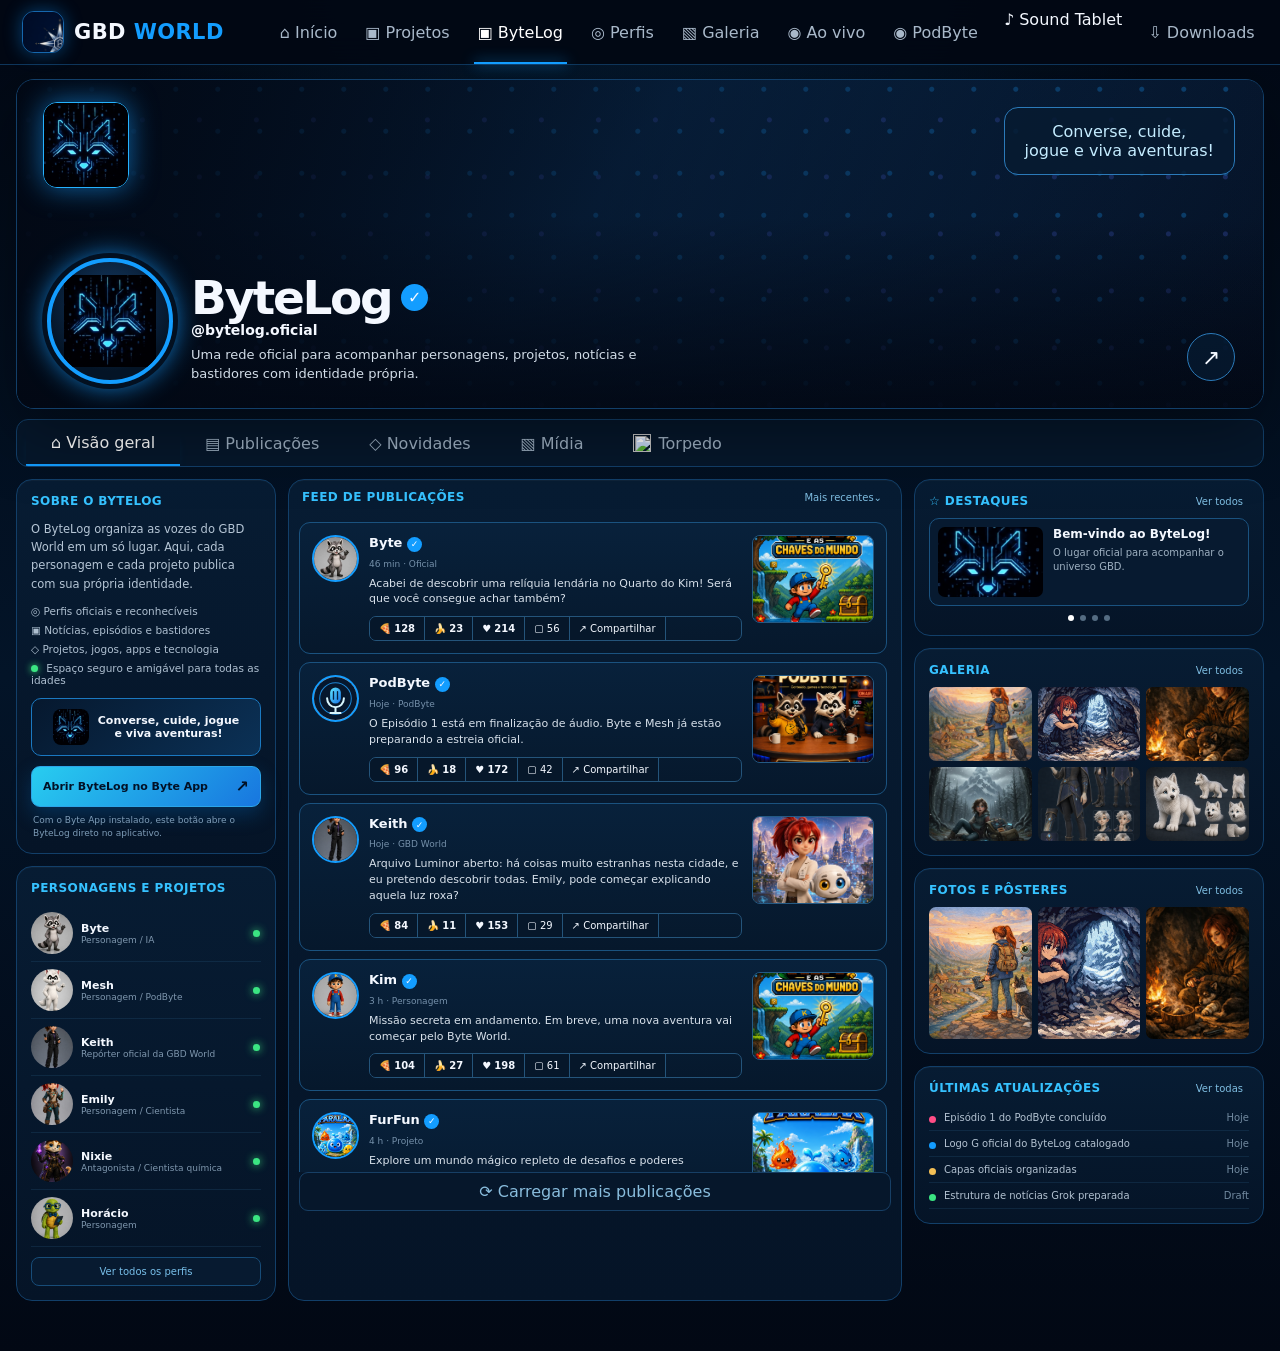
==== commit bd7d1217: "Add Sound Tablet music catalog and web player" ====
--- a/index.html
+++ b/index.html
@@ -24,6 +24,7 @@
       <button data-view="gallery">▧ Galeria</button>
       <button data-view="live">◉ Ao vivo</button>
       <button data-view="podbyte">◉ PodByte</button>
+      <a class="sound-tablet-nav" href="/sound-tablet">♪ Sound Tablet</a>
       <button data-view="downloads">⇩ Downloads</button>
     </nav>
     <div class="topbar__actions">
@@ -239,3 +240,4 @@
 <script src="app.js"></script>
 </body>
 </html>
+
--- a/styles.css
+++ b/styles.css
@@ -108,3 +108,6 @@
 @media(max-width:1200px){.bytelog-grid{grid-template-columns:235px 1fr}.sidebar--right{display:none}.project-grid--full{grid-template-columns:repeat(4,1fr)}}
 @media(max-width:900px){.mainnav{order:3;width:100%;height:44px;overflow:auto;margin:0}.topbar__inner{flex-wrap:wrap;gap:6px;padding-top:6px}.mainnav button{height:44px}.topbar__actions{display:none}.bytelog-grid{grid-template-columns:1fr}.sidebar--left{display:none}.project-grid,.project-grid--full,.profile-grid{grid-template-columns:repeat(2,1fr)}.gallery-grid{grid-template-columns:repeat(3,1fr)}.profile-body{grid-template-columns:1fr 1fr}.profile-body>section:last-child{grid-column:1/-1}.live-card{grid-template-columns:1fr}.live-card__video{min-height:430px}.generation-errors{grid-template-columns:1fr}.generation-errors button{width:100%}}
 @media(max-width:620px){.shell{width:min(100% - 18px,1450px)}.network-cover{height:545px}.network-cover__bg{object-position:58% center}.network-cover__logo{width:64px;height:64px;left:13px;top:13px}.cover-phrase{right:12px;top:13px;font-size:11px;padding:9px}.network-cover__identity{left:18px;right:18px;bottom:20px;display:block}.network-avatar{width:100px;height:100px;margin-bottom:10px}.network-title h1{font-size:38px}.network-cover__identity p{font-size:11px}.cover-expand{bottom:20px;right:15px}.post{grid-template-columns:43px 1fr}.post__media{grid-column:2;width:100%;height:190px}.feed-scroll{height:auto}.project-grid,.project-grid--full,.profile-grid,.gallery-grid{grid-template-columns:1fr}.project-card>img{height:430px}.gallery-grid img{height:auto}.world-hero h1{font-size:48px}.world-hero__copy,.podbyte-hero>div:last-child{padding:48px 23px}.section-title h1,.section-title h2{font-size:37px}.profile-hero__content{grid-template-columns:1fr;padding:40px 22px}.profile-hero__avatar{width:125px;height:125px}.profile-hero h1{font-size:43px}.profile-body{grid-template-columns:1fr}.profile-body>section:last-child{grid-column:auto}.episode-card{grid-template-columns:1fr}.episode-card>img{width:100%;height:auto}.download-item{grid-template-columns:55px 1fr}.download-item button{grid-column:1/-1}}
+/* Preserve the full landscape cover and title in the Splash Ball project card. */
+.project-card[data-project="splash-ball"]>img{object-fit:contain;background:linear-gradient(145deg,#3d1807,#081d30)}
+.mainnav .sound-tablet-nav{color:inherit;text-decoration:none;font:inherit;white-space:nowrap;padding:10px 12px;border-radius:10px}.mainnav .sound-tablet-nav:hover{background:#ffffff12}
